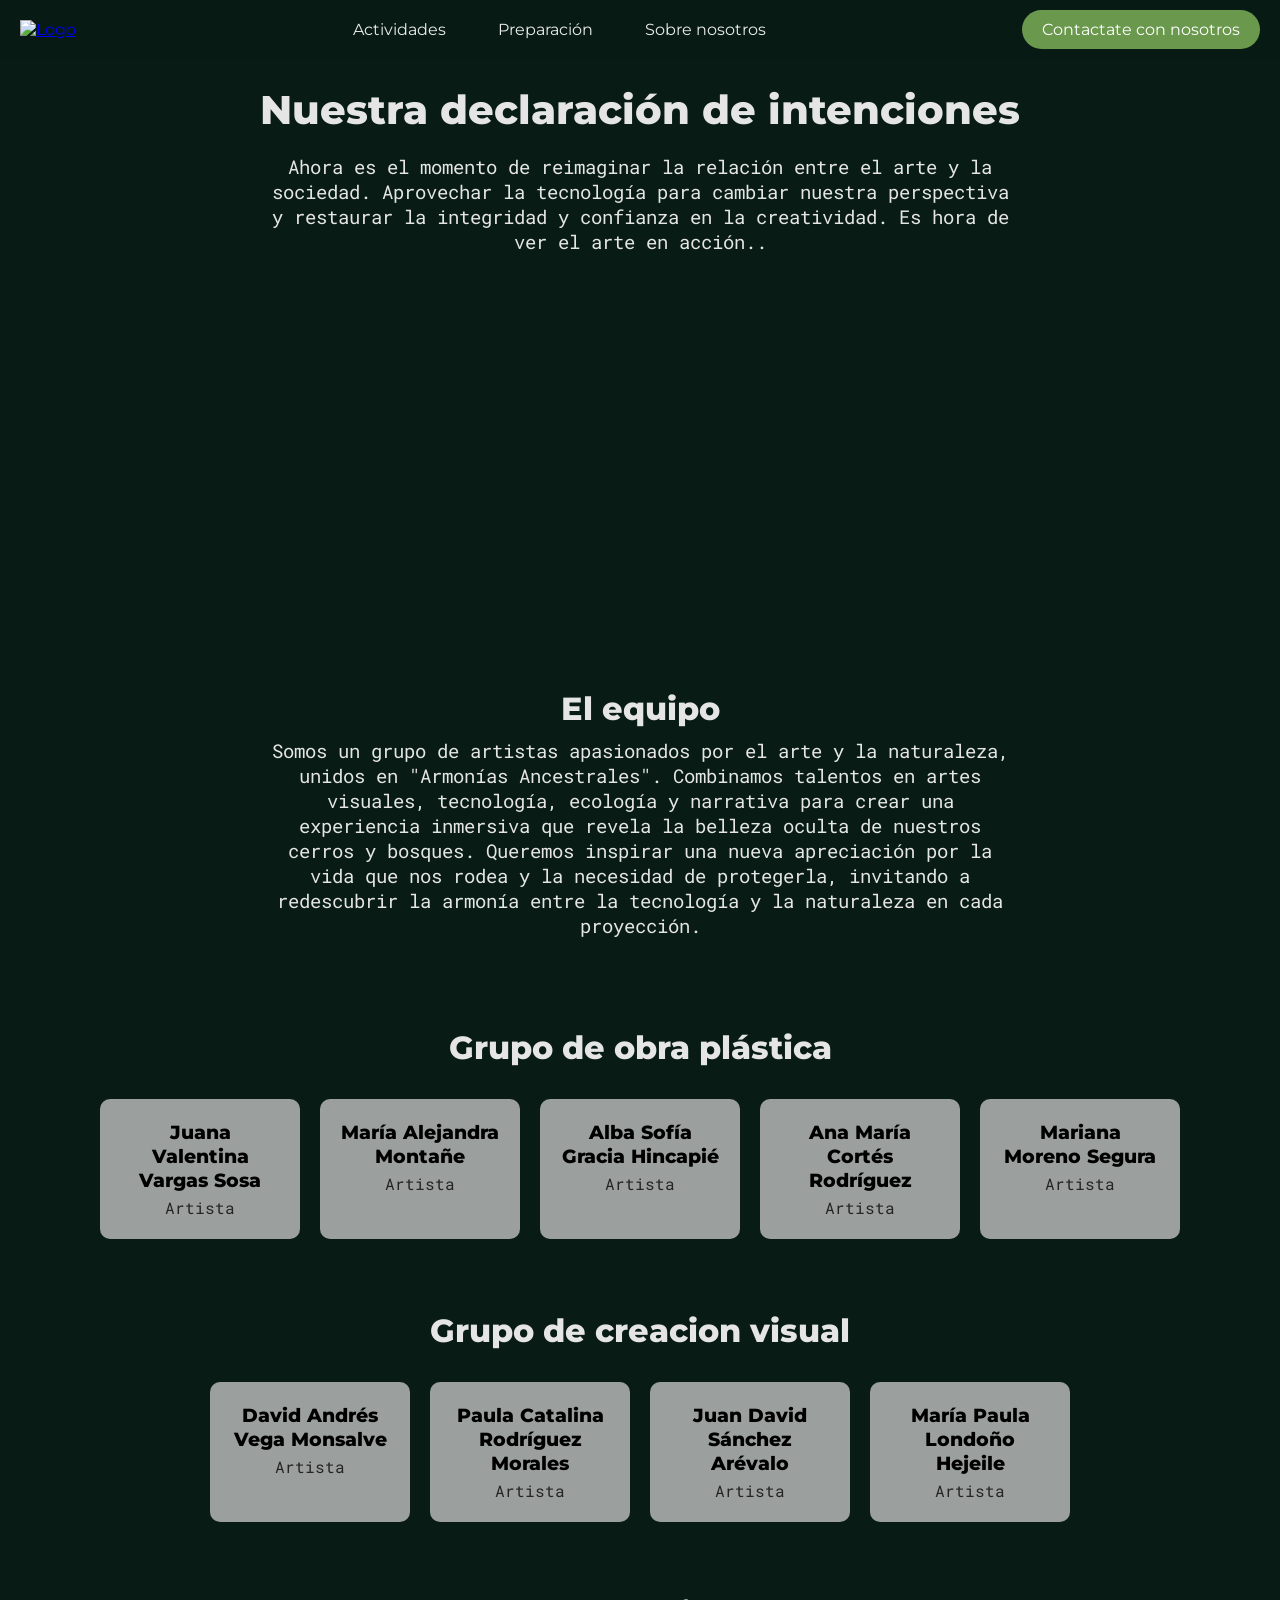
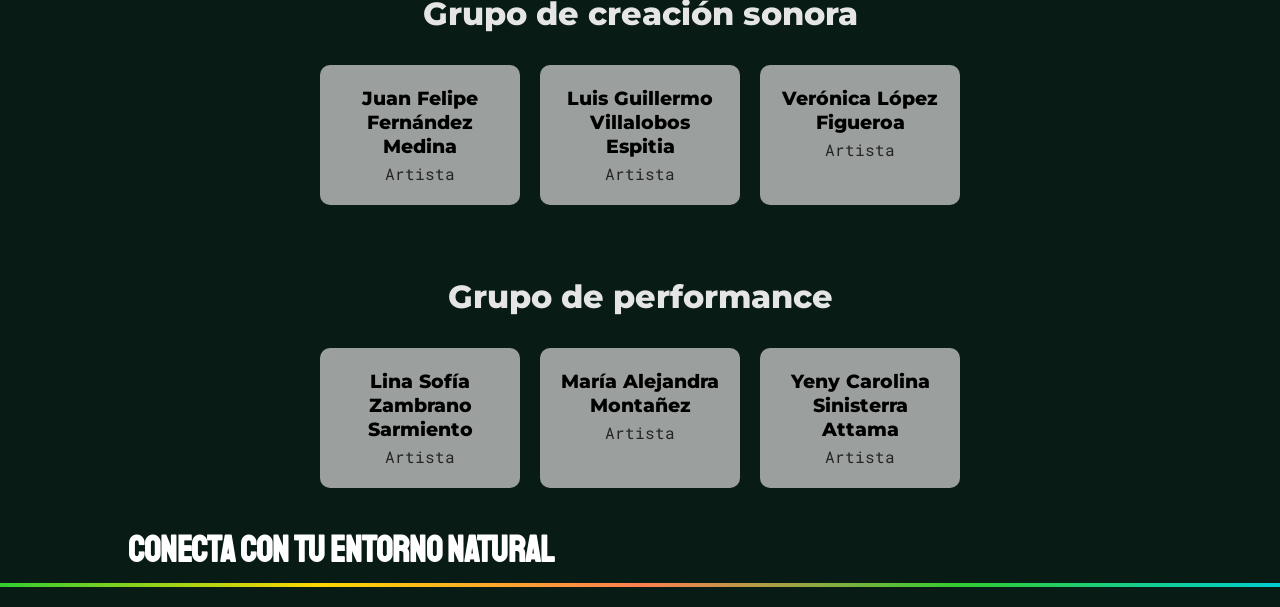
==== sections/abtus.html @ 3b6231cc "ajustes" ====
<!DOCTYPE html>
<html lang="en">
<head>
    <meta charset="UTF-8">
    <meta name="viewport" content="width=device-width, initial-scale=1.0">
    <title>SOBRE NOSOTROS</title>
    <link rel="stylesheet" href="section.css">
    <link rel="icon" href="img/icono.webp" type="x-icon">

</head>
<body>
    <header>
        <nav class="navbar">
      <a href="/index.html">
          <img  src="/img/armonias_Blanco.png" alt="Logo" >
      </a>
        <span class="menu-toggle">☰</span>
        <ul>
            <li><a href="/sections/actividadesPrueb.html">Actividades</a></li>
            <li><a href="/sections/preparacion.html">Preparación</a></li>
            <li><a href="/sections/abtus.html">Sobre nosotros</a></li>
        </ul>
        <a class="contact" href="#">Contactate con nosotros</a>
        <script src="armonias.js"></script>
        </nav>
    </header>

    <div class="container">
        <section class="statement">
            <h1>Nuestra declaración de intenciones</h1>
            <p>Ahora es el momento de reimaginar la relación entre el arte y la sociedad. Aprovechar la tecnología para cambiar nuestra perspectiva y restaurar la integridad y confianza en la creatividad. Es hora de ver el arte en acción..</p>
            <div class="video-container">
                
                
    <iframe width="600" height="355" src="https://www.youtube.com/embed/6WGJqOEP_vE" title="Prográmese con las exposiciones ‘Dominio Previo’ y ‘Armonías Ancestrales’ en Bogotá | CityTv" frameborder="0" allow="accelerometer; autoplay; clipboard-write; encrypted-media; gyroscope; picture-in-picture; web-share" referrerpolicy="strict-origin-when-cross-origin" allowfullscreen></iframe>            </div>
        </section>
        <section class="team">
            <h2>El equipo</h2>
            <p>Somos un grupo de artistas apasionados por el arte y la naturaleza, unidos en "Armonías Ancestrales". Combinamos talentos en artes visuales, tecnología, ecología y narrativa para crear una experiencia inmersiva que revela la belleza oculta de nuestros cerros y bosques. Queremos inspirar una nueva apreciación por la vida que nos rodea y la necesidad de protegerla, invitando a redescubrir la armonía entre la tecnología y la naturaleza en cada proyección.</p>
           <br>
           <br>
           <br>
           <br>
           <br>
            <h2>
                Grupo de obra plástica
            </h2>
            <div class="team-members">
               
                <a  class="team-member">
                    <h3>Juana Valentina Vargas Sosa</h3>
                    <p>Artista</p>
                </a>
                <a  class="team-member">
                    <h3>María Alejandra Montañe</h3>
                    <p>Artista</p>
                </a>
                <a  class="team-member">
                    <h3>Alba Sofía Gracia Hincapié</h3>
                    <p>Artista</p>
                </a>
                <a  class="team-member">
                    <h3>Ana María Cortés Rodríguez</h3>
                    <p>Artista</p>
                </a>
                <a  class="team-member">
                    <h3>Mariana Moreno Segura</h3>
                    <p>Artista</p>
                </a>
            </div>
            <br>
            <br>
            <br>
            <br>
            <h2>
                Grupo de creacion visual
            </h2>
            <div class="team-members">
               
                <a  class="team-member">
                    <h3>David Andrés Vega Monsalve</h3>
                    <p>Artista</p>
                </a>
                <a  class="team-member">
                    <h3>Paula Catalina Rodríguez Morales</h3>
                    <p>Artista</p>
                </a>
                <a class="team-member">
                    <h3>Juan David Sánchez Arévalo</h3>
                    <p>Artista</p>
                </a>
                <a  class="team-member">
                    <h3>María Paula Londoño Hejeile</h3>
                    <p>Artista</p>
                </a>
            </div>
            <br>
            <br>
            <br>
            <br>
            <h2>
                Grupo de creación sonora
            </h2>
            <div class="team-members">
               
                <a class="team-member">
                    <h3>Juan Felipe Fernández Medina</h3>
                    <p>Artista</p>
                </a>
                <a class="team-member">
                    <h3>Luis Guillermo Villalobos Espitia</h3>
                    <p>Artista</p>
                </a>
                <a class="team-member">
                    <h3>Verónica López Figueroa</h3>
                    <p>Artista</p>
                </a>
                
            </div>
            <br>
            <br>
            <br>
            <br>
            <h2>
                Grupo de performance
            </h2>
            <div class="team-members">
               
                <a  class="team-member">
                    <h3>Lina Sofía Zambrano Sarmiento</h3>
                    <p>Artista</p>
                </a>
                <a  class="team-member">
                    <h3>María Alejandra Montañez</h3>
                    <p>Artista</p>
                </a>
                <a  class="team-member">
                    <h3>Yeny Carolina Sinisterra Attama</h3>
                    <p>Artista</p>
                </a>
                
            </div>
            
            
        </section>
    </div>



    

    <footer>
        <div class="footer-content">
            <h1>Conecta con tu entorno natural</h1>
        </div>
        <div class="footer-border"></div>
    </footer>
    <script src="section.js"></script>
</body>
</html>
---- sections/section.css ----
@import url('https://fonts.googleapis.com/css2?family=Montserrat:ital,wght@0,800;1,800&family=Mulish:ital,wght@0,800;1,800&family=Staatliches&display=swap');
@import url('https://fonts.googleapis.com/css2?family=Roboto+Mono:ital,wght@0,100..700;1,100..700&display=swap');

/* header */
body {
    margin: 0;
    padding: 0;
    background-color: #081c15;
}
header{
    position: fixed;
    width: 100%;
    font-family: "Montserrat", sans-serif;
    z-index: 1000
  }
  .navbar {
    display: flex;
    justify-content: space-between;
    align-items: center;
    padding: 10px 20px;
    background-color: #081c15b2;
    top: 0;
    z-index: 1000;
    
  }
  .navbar img {
    height: 50px;
  }
  .navbar ul {
    list-style-type: none;
    margin: 0;
    padding: 0;
    display: flex;
  }
  .navbar ul li {
    margin-left: 20px;
  }
  .navbar ul li a {
    color: rgb(236, 236, 236);
    text-decoration: none;
    padding: 8px 16px;
  }
  .navbar ul li a:hover {
    background-color: transparent;
    border-bottom: 2px solid #6a994e;
    border-radius: 4px;
    transition: border-bottom-color 0.3s;
  }
  .contact {
    background-color: #6a994e;
    border: none;
    color: white;
    padding: 10px 20px;
    text-align: center;
    text-decoration: none;
    display: inline-block;
    border-radius: 50px;
  }
  .contact:hover {
    background-color: #6a994e; 
    color: #fff; 
    transition: background-color 0.3s ease-in-out; 
  }
  .menu-toggle {
    display: none;
    cursor: pointer;
    color: rgb(255, 255, 255);
    font-size: 24px;
  }
  @media (max-width: 768px) {
    .navbar ul {
        display: none;
        flex-direction: column;
        width: 100%;
    }
    .navbar ul.showing {
        display: flex;
    }
    .navbar ul li {
        margin: 10px 0;
    }
    .menu-toggle {
        display: block;
    }
  }
  /* header */
  
  /* actividades */
  body {
      margin: 0;
  }
  
  .dive-club-section {
      background-size: 70% 100%;
      background-position: right;
      background-repeat: no-repeat;
      height: 100vh;
      display: flex;
      align-items: center;
     
      background-image: 
          linear-gradient(to right, #081c15 0%, #081c1523 30%),
          linear-gradient(to top, #081c15 0%, #081c1523 20%),
          url('/img/fondoActividades.jpg');
      overflow: hidden;
  }
  
  .text-content {
      color: white;
      margin-left: 80px; 
      max-width: 500px; 
  }
  
  .text-content h1 {
      font-size: 4em;
      margin-bottom: 30px;
      font-family: 'Montserrat';
      font-weight: 800;
  }
  
  .text-content p {
      font-size: 1.3em;
      line-height: 1.5;
      font-family: 'Roboto Mono';
      font-weight: 500;
  }
  
  @media (max-width: 768px) {
      .dive-club-section {
          background-size: cover;
          background-position: center;
          padding: 20px;
          height: auto;
          flex-direction: column;
          justify-content: center;
          text-align: center;
      }
  
      .text-content {
          margin-left: 0;
          max-width: 90%;
      }
  
      .text-content h1 {
          font-size: 2.5em;
          margin-bottom: 20px;
      }
  
      .text-content p {
          font-size: 1.1em;
      }
  
      .container {
          width: 100%;
          padding: 10px;
      }
  
      .statement h1 {
          font-size: 2em;
          margin-top: 20px;
      }
  
      .statement p {
          font-size: 1em;
      }
  
      .video-container video {
          max-width: 100%;
      }
  
      .team h2, .team p {
          font-size: 1.5em;
      }
  
      .team p {
          margin-bottom: 20px;
      }
  
      .team-members {
          flex-direction: column;
          align-items: center;
      }
  
      .team-member {
          width: 90%;
      }
  }
  
  @media (max-width: 480px) {
      .dive-club-section {
          padding-top: 20rem;
          
      }
      
      .text-content h1 {
          font-size: 2em;
      }
  
      .text-content p {
          font-size: 1em;
      }
  
      .statement h1 {
          font-size: 1.5em;
      }
  
      .statement p, .team h2, .team p {
          font-size: 1em;
      }
  
      .team-member h3 {
          font-size: 1em;
      }
  
      .team-member p {
          font-size: 0.9em;
      }
  }
  /* actividades */

/* calendario */
.fin {
    display: inline-block;
    background-color: rgba(255, 255, 255, 0.8);
    border-radius: 10px;
    padding: 5px 10px;
    font-size: 0.9em;
    color: #333;
    box-shadow: 0 2px 4px rgba(0, 0, 0, 0.1);
    border: 1px solid rgba(0, 0, 0, 0.1);
    font-family: "Roboto Mono", monospace;
  }
  #finalizado {
    display: inline-block;
    background-color: rgba(255, 255, 255, 0.607);
    border-radius: 10px;
    padding: 5px 10px;
    font-size: 0.9em;
    color: #333;
    box-shadow: 0 2px 4px rgba(0, 0, 0, 0.1);
    border: 1px solid rgba(0, 0, 0, 0.1);
    font-family: "Roboto Mono", monospace;
    margin  : 5px;
  }

.calendar-section {
  margin-top: 40px;
    text-align: center;
    padding: 20px;
    
}

.header-container {
    display: flex;
    justify-content: space-between;
    align-items: center;
    margin-bottom: 20px;
    color: #6a994e;
    
}

.header-container h2 {
    margin: 10px;
    font-size: 2em;
    font-family: "Montserrat", sans-serif;
}

.read-more-btn {
    padding: 10px 20px;
    font-size: 1em;
    background-color: #6a994e;
    color: white;
    border: none;
    cursor: pointer;
    border-radius: 50px;
}

.read-more-btn:hover {
  background-color: #2a9210; 
}

.calendar-container {
    display: grid;
    grid-template-columns: repeat(auto-fit, minmax(330px, 1fr));
    gap: 40px;
    justify-items: center;
}

.card {
    position: relative;
    width: 100%;
    overflow: hidden;
    border-radius: 15px;
    box-shadow: 0 4px 8px rgba(0, 0, 0, 0.1);
    cursor: pointer;
    transition: transform 0.3s;
}

.card img {
    width: 100%;
    height: auto;
    border-radius: 15px;
    transition: transform 0.3s;
}

.card:hover img {
    transform: scale(1.1);
}

.card-content {
    position: absolute;
    bottom: 0;
    left: 0;
    right: 0;
    background: rgba(0, 0, 0, 0.3); /* Hace el fondo más transparente */
    color: white;
    padding: 15px 20px 30px 30px;
    border-radius: 0 0 15px 15px;
    text-align: left;
    backdrop-filter: blur(5px); /* Aplica un filtro borroso */
}
.card-content::before {
  content: "";
  position: absolute;
  top: 0;
  left: 0;
  right: 0;
  height: 2px; 
  background: linear-gradient(to right, #ff0000, #ffff00, #00ff00, #0000ff); 
  border-radius: 15px 15px 0 0; 
  
}

.card-content .activity {
    margin: 0;
    font-size: 0.9em;
    font-family: "Roboto Mono", monospace;
    font-optical-sizing: auto;
    font-weight: 400;
}

.card-content h3 {
    margin: 5px 0;
    font-size: 1.2em;
    font-family: "Montserrat", sans-serif;
}

.card-content .date {
    margin: 0;
    font-size: 0.9em;
    color: #ddd;
    font-family: "Roboto Mono", monospace;
    font-optical-sizing: auto;
    font-weight: 400;
}

/* calendario */







  /* otra pagina */
  .hiking-section {
    display: flex;
    align-items: center;
    background-color: #3c473c95;
    color: #fff;
    padding: 20px;
    border-radius: 30px;
    margin: 5rem 20px 50px 20px;
}

.image-container {
    flex: 1;
}

.image-container img {
    max-width: 100%;
    border-radius: 30px;
    
}

.text-container {
    flex: 2;
    margin-left: 20px;
}

.text-container h2 {
  font-family: "Montserrat", sans-serif;
    font-size: 30px;
    margin-bottom: 10px;
}

.text-container h3 {
  font-family: "Montserrat", sans-serif;
  
    font-size: 20px;
    margin-bottom: 10px;
}

.text-container p {
    font-size: 16px;
    margin-bottom: 20px;
    font-family: 'Roboto Mono';
    
    font-weight: 100 700;
}

.btn {
  background-color: #32cd32;
  border: none;
  color: white;
  padding: 10px 20px;
  text-align: center;
  text-decoration: none;
  display: inline-block;
  border-radius: 50px;
  font-family: "Montserrat", sans-serif;
}
.btn:hover {
  background-color: #6a994e; 
  color: #fff; 
  transition: background-color 0.3s ease-in-out; 
}





  /* otra pagina */

  /* footer */
footer {
    background-color: #081C15;
    color: #fff;
    padding: 20px 0;
    text-align: center;
    position: relative;
    font-family: "Staatliches", sans-serif;
    font-weight: 400;
    width: 100%;
  }
  
  .footer-content {
    display: flex;
    justify-content: space-between;
    align-items: center;
    padding: 0 10%;
  }
  
  .footer-content h1 {
    font-size: 36px;
    font-weight: bold;
    margin: 0;
  }
  
  .footer-content button {
    background-color: #6a994e;
    color: #2e3b39;
    border: none;
    padding: 15px 30px;
    font-size: 16px;
    font-weight: bold;
    cursor: pointer;
    border-radius: 25px;
    transition: background-color 0.3s;
  }
  
  .footer-content button:hover {
    background-color: #2a9210; 
  }
  
  .footer-border {
    height: 4px;
    background: linear-gradient(to right, #32CD32, #FFD700, #FF7F50, #32CD32, #00CED1);
    margin-top: 10px;
    width: 100%;
  }
  
  
  @media (max-width: 768px) {
    .footer-content {
      flex-direction: column;
      justify-content: center;
      padding: 20px;
    }
    
    .footer-content h1, .footer-content button {
      margin-bottom: 20px; 
    }
  }
  /* footer */

  /* abtus */
  * {
    margin: 0;
    padding: 0;
    box-sizing: border-box;
}



.container {
    width: 90%;
    margin: auto;
    overflow: hidden;
    padding: 20px;
    padding-top: 40px;
}

.statement {
    text-align: center;
    margin-bottom: 20px;
    margin-top: 40px;
    color: rgb(229, 229, 229);
}

.statement h1 {
    font-size: 2.5em;
    margin-bottom: 20px;
    margin-top: 40px;
    margin-top: 45px;
    font-family: 'Montserrat';
  font-weight: 800;
}

.statement p {
  font-size: 1.2em;
  margin-bottom: 0px;
  max-width: 750px; 
  margin-left: auto;
  margin-right: auto;
  font-family: 'Roboto Mono';

  font-weight: 100 700;
}

.video-container {
    display: flex;
    justify-content: center;
    margin-bottom: 40px;
    margin-top: 40px;
}

.video-container video {
    width: 100%;
    max-width: 800px;
    border: 1px solid #ccc;
    border-radius: 10px;
}

.team {
    text-align: center;
}

.team h2 {
    font-size: 2em;
    margin-bottom: 10px;
    color: rgb(229, 229, 229);
    font-family: 'Montserrat';
    font-weight: 800;
}

.team p {
  font-size: 1.2em;
  margin-bottom: 40pxpx;
  max-width: 750px; 
  margin-left: auto;
  margin-right: auto;
    color: rgb(229, 229, 229);
    font-family: 'Roboto Mono';
    font-weight: 100 700;
}

.team-members {
  margin-top: 2rem;
    display: flex;
    flex-wrap: wrap;
    justify-content: center;
    gap: 20px;
}

.team-member {
  
    display: flex;
    flex-direction: column;
    align-items: center;
    background: rgba(240, 237, 237, 0.634);
    border: 1px solid #cccccc00;
    border-radius: 10px;
    width: 200px;
    padding: 20px;
    text-align: center;
    transition: transform 0.3s;
    text-decoration: none;
    color: inherit;
}

.team-member:hover {
    transform: scale(1.05);
}

.team-member img {
  width: 100%; 
  height: 160px; 
  border-radius: 50%; 
  margin-bottom: 10px;
  object-fit: cover; 
  overflow: hidden; /* Ocultar el desbordamiento */
}
.team-member h3 {
  font-family: 'Montserrat';
  
  font-weight: 800;
    font-size: 1.2em;
    margin-bottom: 5px;
}

.team-member p {
    font-size: 1em;
    color: #242424;
}

  /* abtus */

  /* preparacion */
  
  .proceso {
    padding: 10px;
    position: relative;
    color: #d2d2d2;
}

.content {
    display: flex;
    flex-direction: column; 
    align-items: center;
    background-color: #222;
    border-radius: 10px;
    padding: 30px;
}

.content img {
    width: 100%; 
    max-width: 500px; 
    height: auto;
    border-radius: 10px;
    margin-bottom: 20px;
    display: flex;
}

.text {
    text-align: left;
    width: 100%; 
    font-family: 'Roboto Mono';
}

.title {
    font-size: 28px;
    font-weight: bold;
    font-family: 'Montserrat';
    margin-bottom: 10px;
}

.verMas {
    margin-top: 20px;
    background-color: #5ba92f;
    color: #000;
    padding: 10px 20px;
    border: olivedrab;
    cursor: pointer;
    font-size: 16px;
    border-radius: 50px;
}

.hidden-content {
    display: none;
    background-color: #333;
    margin-top: 20px;
    padding: 20px;
    border-radius: 10px;
}

.image-grid {
    display: flex;
    flex-wrap: wrap;
    justify-content: space-between;
}

.image-grid img {
    width: 100%;
    max-width: 200px;
    height: auto;
    border-radius: 10px;
    margin-bottom: 10px;
}

/* Estilos responsivos */
@media (min-width: 768px) {
    .content {
        flex-direction: column; /* Mantiene la dirección en columna para tablets */
    }

    .content img {
        margin-right: 0; /* Remueve margen derecho */
        margin-bottom: 20px; /* Añade margen inferior */
    }

    .text {
        text-align: left;
        margin-top: 0;
        width: 100%; /* Asegura que el texto ocupe todo el ancho disponible */
    }
}

@media (min-width: 1024px) {
    .content {
        flex-direction: row; /* Cambia a fila para pantallas grandes */
        align-items: flex-start; /* Alinea al inicio */
    }

    .content img {
        margin-right: 20px; /* Añade margen derecho */
        margin-bottom: 0; /* Remueve margen inferior */
    }

    .text {
        max-width: 100%; /* Asegura que el texto ocupe todo el ancho disponible */
    }

    .button {
        font-size: 18px;
        padding: 12px 24px;
    }
}

/* Estilo para la cuadrícula de imágenes en hidden-content */
@media (min-width: 768px) {
    .image-grid img {
        max-width: 45%;
    }
}

@media (min-width: 1024px) {
    .image-grid img {
        max-width: 23%;
    }
}


  /* preparacion */
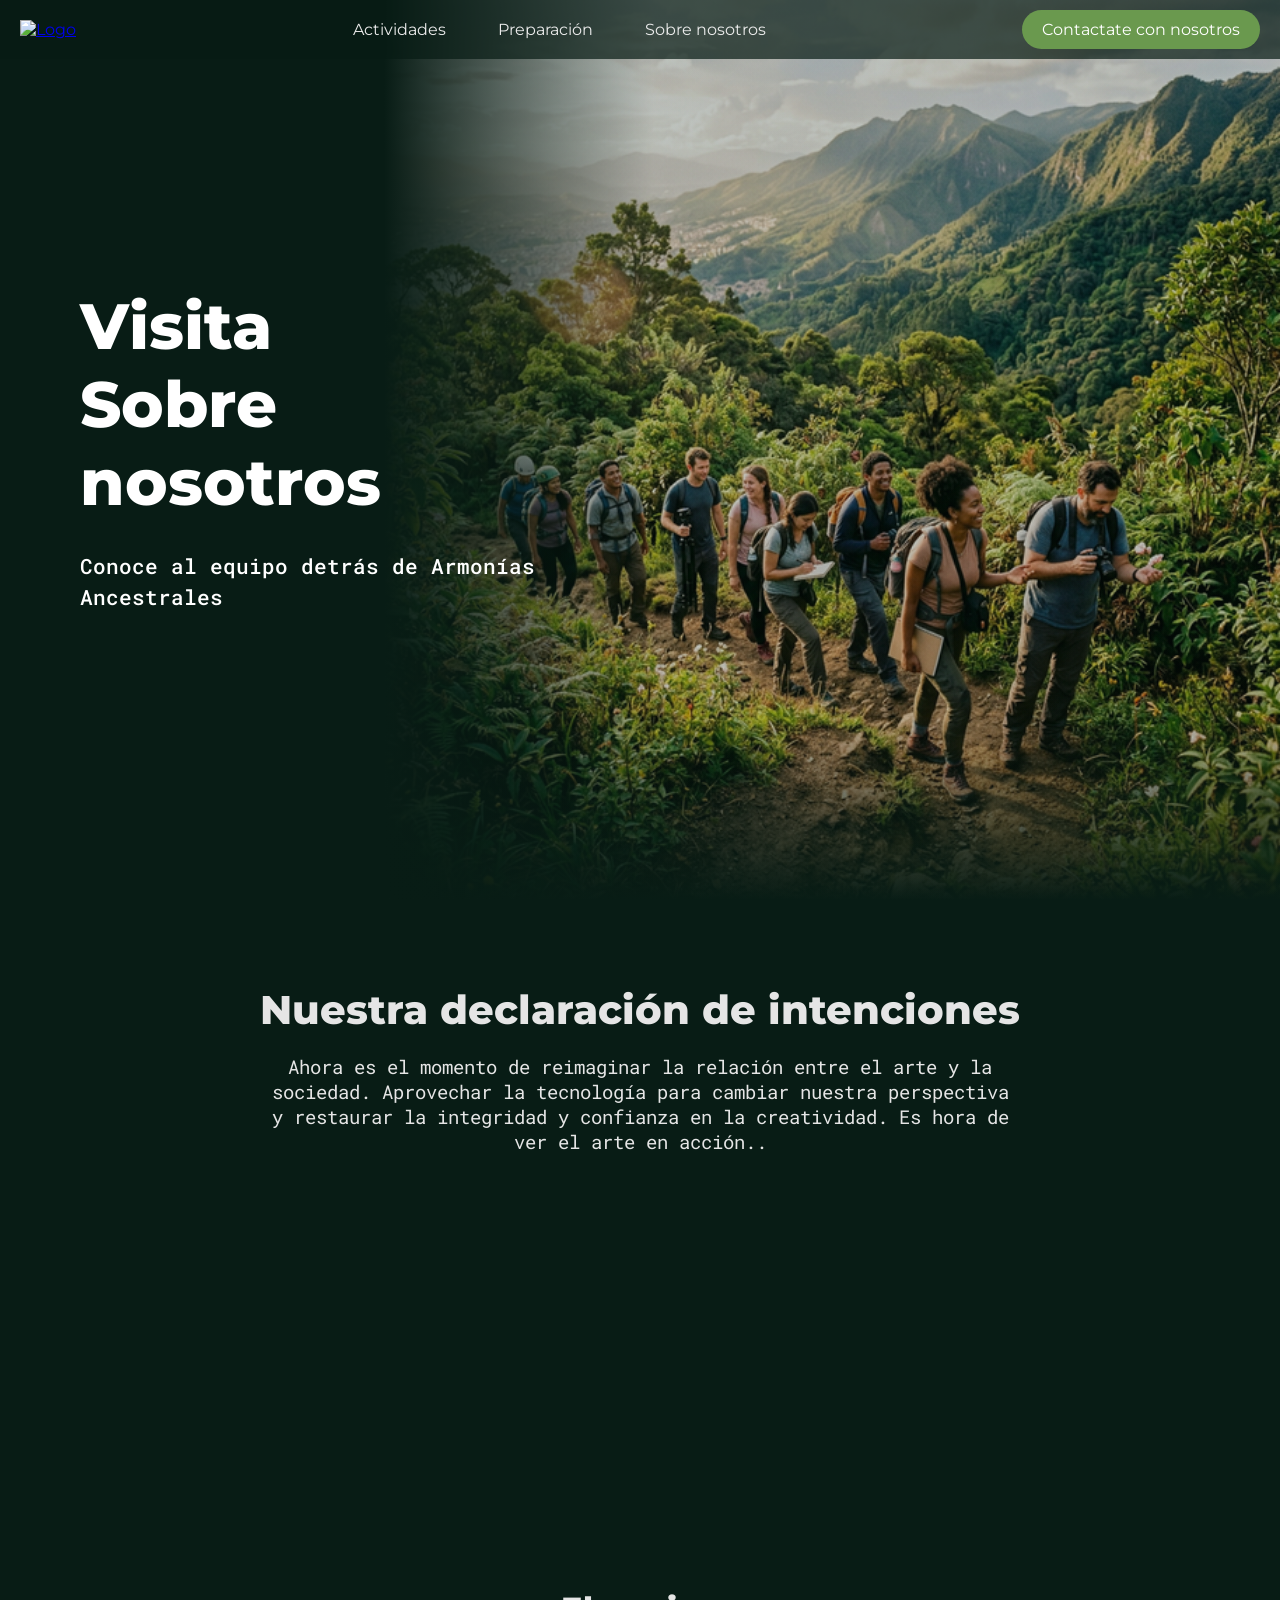
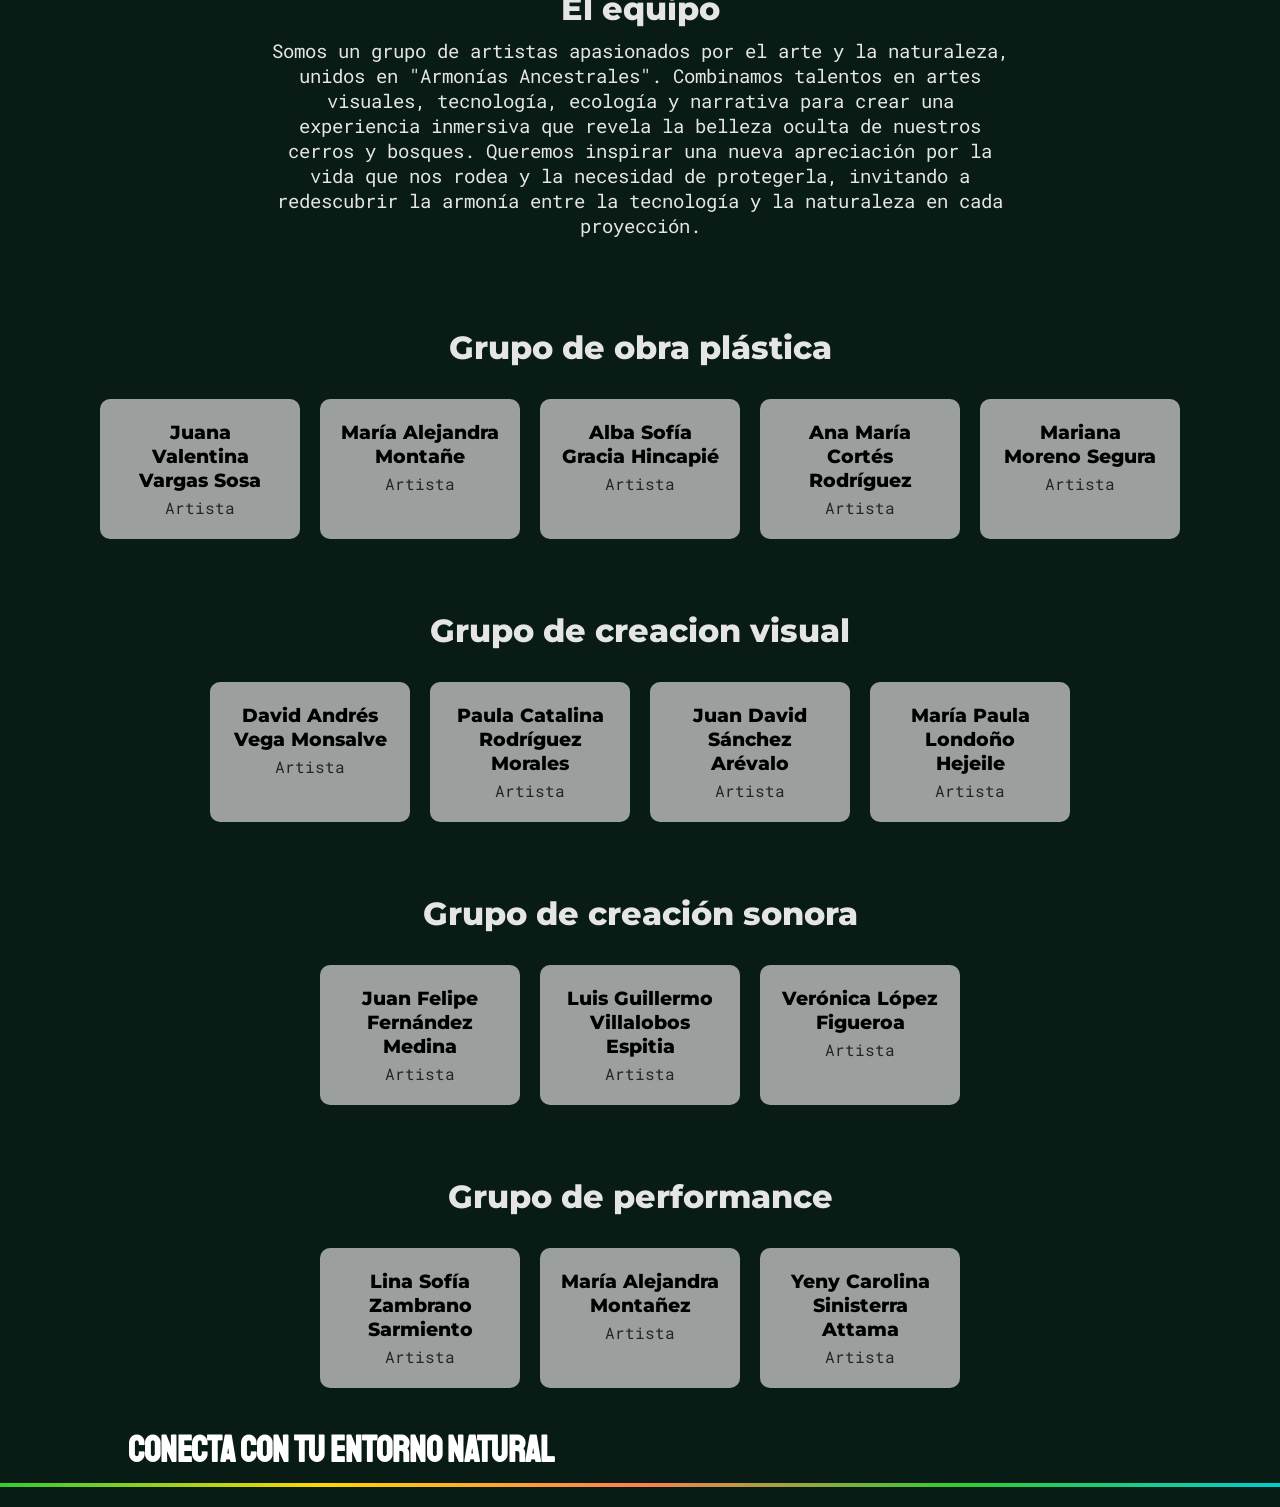
==== commit 42cbcfda: "Ajustes de movilidad en la pagina y de imanges" ====
--- a/sections/abtus.html
+++ b/sections/abtus.html
@@ -11,20 +11,26 @@
 <body>
     <header>
         <nav class="navbar">
-      <a href="/index.html">
-          <img  src="/img/armonias_Blanco.png" alt="Logo" >
-      </a>
-        <span class="menu-toggle">☰</span>
-        <ul>
-            <li><a href="/sections/actividadesPrueb.html">Actividades</a></li>
-            <li><a href="/sections/preparacion.html">Preparación</a></li>
-            <li><a href="/sections/abtus.html">Sobre nosotros</a></li>
-        </ul>
-        <a class="contact" href="#">Contactate con nosotros</a>
-        <script src="armonias.js"></script>
+            <a href="../index.html">
+                <img src="../img/logo.png" alt="Logo">
+            </a>
+            <span class="menu-toggle">☰</span>
+            <ul>
+                <li><a href="../sections/actividades.html">Actividades</a></li>
+                <li><a href="../sections/preparacion.html">Preparación</a></li>
+                <li><a href="../sections/abtus.html">Sobre nosotros</a></li>
+            </ul>
+            <a class="contact" href="#">Contactate con nosotros</a>
+            <script src="../armonias.js"></script>
         </nav>
     </header>
 
+    <div class="dive-club-section hero-nosotros">
+        <div class="text-content">
+            <h1>Visita <br>Sobre nosotros</h1>
+            <p>Conoce al equipo detrás de Armonías Ancestrales</p>
+        </div>
+    </div>
     <div class="container">
         <section class="statement">
             <h1>Nuestra declaración de intenciones</h1>
--- a/sections/section.css
+++ b/sections/section.css
@@ -97,12 +97,25 @@
       height: 100vh;
       display: flex;
       align-items: center;
-     
+      overflow: hidden;
+  }
+  .dive-club-section.hero-actividades {
       background-image: 
           linear-gradient(to right, #081c15 0%, #081c1523 30%),
           linear-gradient(to top, #081c15 0%, #081c1523 20%),
-          url('/img/fondoActividades.jpg');
-      overflow: hidden;
+          url('../img/header_actividades.png');
+  }
+  .dive-club-section.hero-preparacion {
+      background-image: 
+          linear-gradient(to right, #081c15 0%, #081c1523 30%),
+          linear-gradient(to top, #081c15 0%, #081c1523 20%),
+          url('../img/header_preparacion.png');
+  }
+  .dive-club-section.hero-nosotros {
+      background-image: 
+          linear-gradient(to right, #081c15 0%, #081c1523 30%),
+          linear-gradient(to top, #081c15 0%, #081c1523 20%),
+          url('../img/header_nosotros.png');
   }
   
   .text-content {
